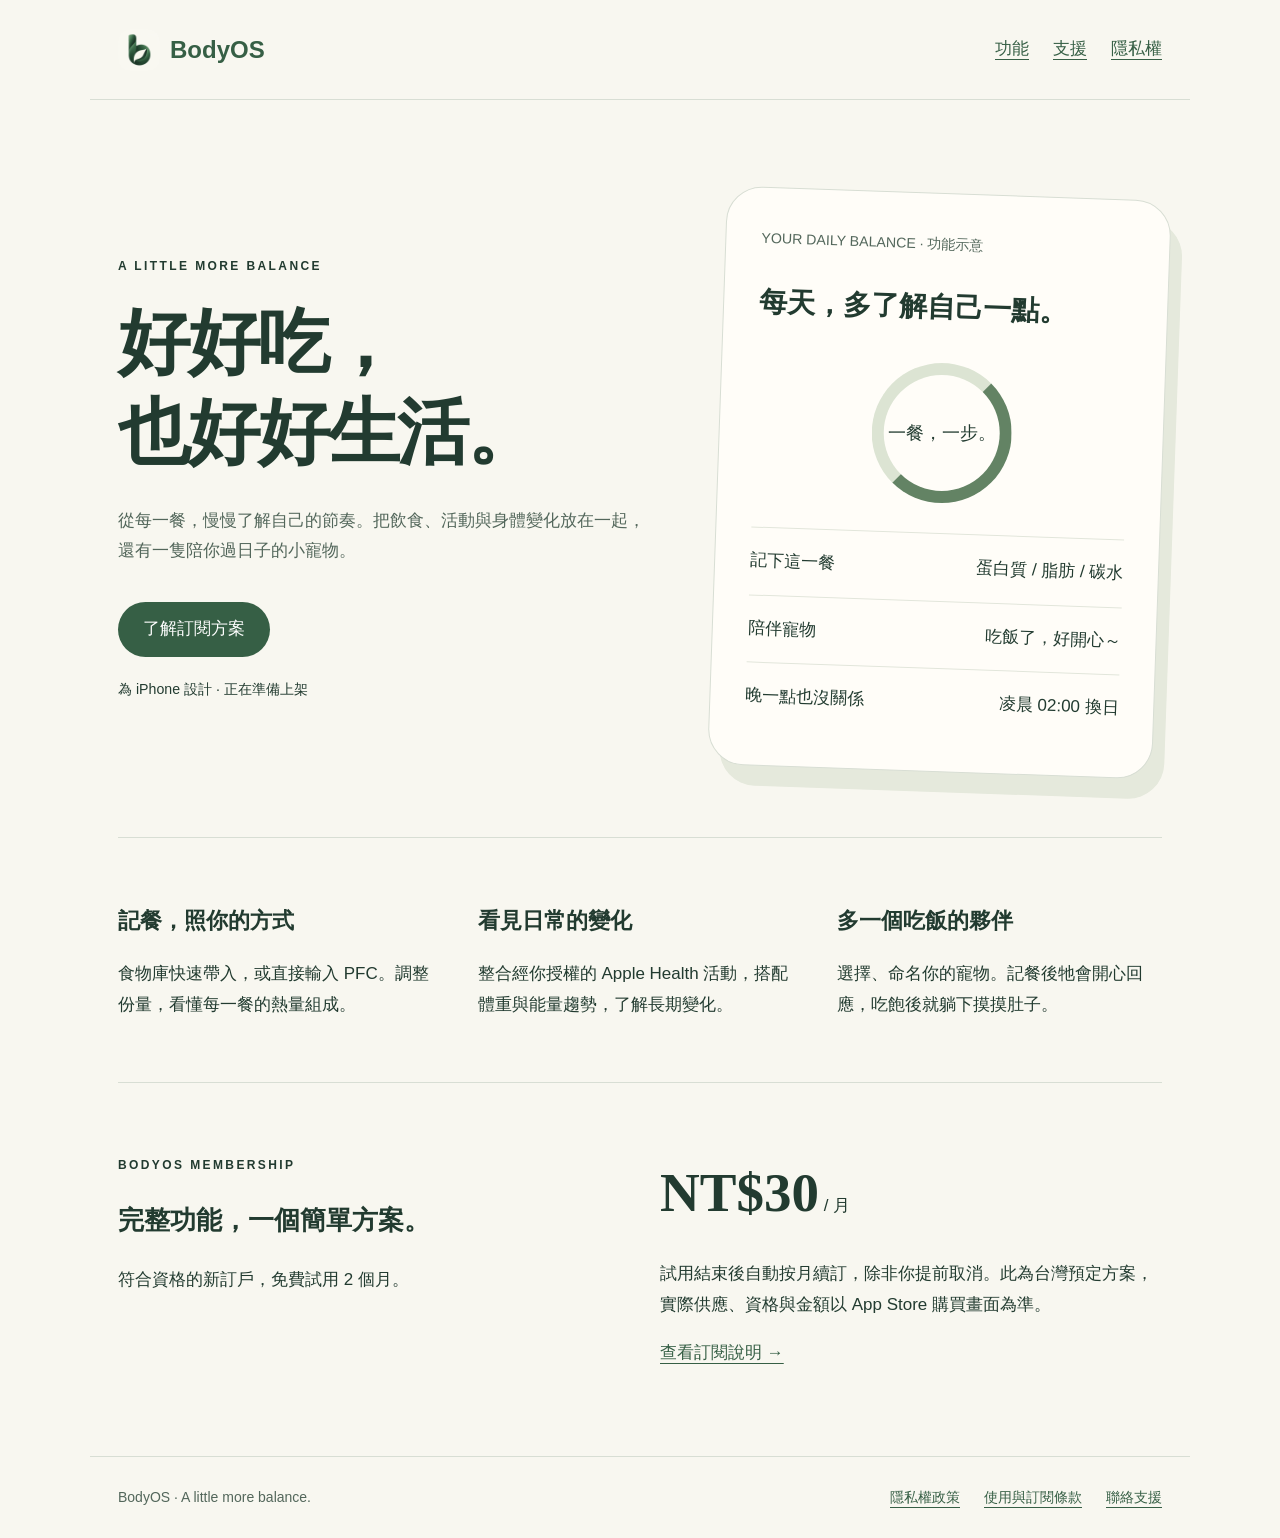
==== index.html @ d9c43c6f "Publish BodyOS introduction, privacy, terms and support pages" ====
<!doctype html><html lang="zh-Hant"><head><meta charset="utf-8"><meta name="viewport" content="width=device-width,initial-scale=1"><title>好好吃，也好好生活 · BodyOS</title><meta name="description" content="BodyOS：飲食紀錄、能量估算、身體趨勢與陪伴寵物。"><link rel="icon" href="assets/brand.png"><link rel="stylesheet" href="style.css"></head><body><header><a class="brand" href="index.html"><img src="assets/brand.png" alt="">BodyOS</a><nav aria-label="主要導覽"><a href="index.html#features">功能</a><a href="support.html">支援</a><a href="privacy.html">隱私權</a></nav></header><main><section class="hero"><div><p class="eyebrow">A LITTLE MORE BALANCE</p><h1>好好吃，<br>也好好生活。</h1><p class="lead">從每一餐，慢慢了解自己的節奏。把飲食、活動與身體變化放在一起，還有一隻陪你過日子的小寵物。</p><a class="cta" href="#pricing">了解訂閱方案</a><p><small>為 iPhone 設計 · 正在準備上架</small></p></div><div class="daily" aria-label="功能示意，非個人健康數據"><small>YOUR DAILY BALANCE · 功能示意</small><h2>每天，多了解自己一點。</h2><div class="ring">一餐，一步。</div><div class="row"><span>記下這一餐</span><span>蛋白質 / 脂肪 / 碳水</span></div><div class="row"><span>陪伴寵物</span><span>吃飯了，好開心～</span></div><div class="row"><span>晚一點也沒關係</span><span>凌晨 02:00 換日</span></div></div></section><section id="features" class="features"><article><h2>記餐，照你的方式</h2><p>食物庫快速帶入，或直接輸入 PFC。調整份量，看懂每一餐的熱量組成。</p></article><article><h2>看見日常的變化</h2><p>整合經你授權的 Apple Health 活動，搭配體重與能量趨勢，了解長期變化。</p></article><article><h2>多一個吃飯的夥伴</h2><p>選擇、命名你的寵物。記餐後牠會開心回應，吃飽後就躺下摸摸肚子。</p></article></section><section id="pricing" class="price"><div><p class="eyebrow">BODYOS MEMBERSHIP</p><h2>完整功能，一個簡單方案。</h2><p>符合資格的新訂戶，免費試用 2 個月。</p></div><div><strong>NT$30</strong><span> / 月</span><p>試用結束後自動按月續訂，除非你提前取消。此為台灣預定方案，實際供應、資格與金額以 App Store 購買畫面為準。</p><a href="terms.html">查看訂閱說明 →</a></div></section></main><footer><span>BodyOS · A little more balance.</span><nav><a href="privacy.html">隱私權政策</a><a href="terms.html">使用與訂閱條款</a><a href="support.html">聯絡支援</a></nav></footer></body></html>
---- style.css ----
:root{color-scheme:light;--ink:#223b30;--green:#365f45;--paper:#f8f7f0;--muted:#53675b}*{box-sizing:border-box}body{margin:0;background:var(--paper);color:var(--ink);font:17px/1.8 -apple-system,BlinkMacSystemFont,"Noto Sans TC",sans-serif}a{color:var(--green);text-underline-offset:5px}a:focus-visible,summary:focus-visible{outline:3px solid #b76b31;outline-offset:5px}header,main,footer{max-width:1100px;margin:auto;padding:28px}header{display:flex;align-items:center;justify-content:space-between;border-bottom:1px solid #d8ded4;gap:24px}nav{display:flex;gap:24px;flex-wrap:wrap}.brand{display:flex;align-items:center;gap:10px;font-size:24px;font-weight:700;text-decoration:none}.brand img{width:42px;height:42px;border-radius:12px}.hero{display:grid;grid-template-columns:1.2fr 1fr;gap:64px;align-items:center;min-height:610px;padding:65px 0}.eyebrow{letter-spacing:.2em;font-size:12px;font-weight:700}.hero h1{font-family:"Songti TC","Noto Serif TC",serif;font-size:clamp(44px,6vw,72px);font-weight:600;line-height:1.25;letter-spacing:-.03em;margin:20px 0 28px}.lead{color:var(--muted);max-width:32em}.cta{display:inline-block;padding:12px 25px;background:var(--green);color:white;border-radius:99px;text-decoration:none;margin-top:18px}.daily{position:relative;background:#fffdf8;padding:35px;border:1px solid #d8ded4;border-radius:36px;transform:rotate(2deg);box-shadow:12px 20px 0 #e5e9dc}.daily h2{font-family:"Songti TC",serif;font-size:28px}.daily .row{display:flex;justify-content:space-between;gap:20px;border-top:1px solid #e2e6db;padding:18px 0}.daily small{color:var(--muted)}.ring{width:140px;height:140px;margin:30px auto;border:12px solid #dce4d3;border-right-color:#638364;border-bottom-color:#638364;border-radius:50%;display:grid;place-items:center;font-size:18px;transform:rotate(-2deg)}.features{display:grid;grid-template-columns:repeat(3,1fr);gap:35px;border-block:1px solid #d8ded4;padding:45px 0}.features h2{font-size:22px}.price{padding:60px 0;display:grid;grid-template-columns:1fr 1fr;gap:40px}.price strong{font-family:Georgia,serif;font-size:55px}.legal{max-width:780px;min-height:65vh}.legal h1{font-size:38px;line-height:1.4}.legal h2{font-size:23px;margin-top:34px}.legal p,.legal li{color:var(--muted)}footer{border-top:1px solid #d8ded4;font-size:14px;color:var(--muted);display:flex;justify-content:space-between;gap:20px;flex-wrap:wrap}details{border-top:1px solid #d8ded4;padding:18px 0}summary{cursor:pointer;font-weight:600}@media(max-width:700px){header,main,footer{padding:22px}header{align-items:flex-start}.brand{font-size:21px}nav{gap:10px 16px;font-size:14px}.hero{grid-template-columns:1fr;gap:34px;padding:35px 0 60px}.daily{margin:10px;transform:none}.features,.price{grid-template-columns:1fr;gap:18px}.hero h1{font-size:46px}.price{padding:40px 0}}
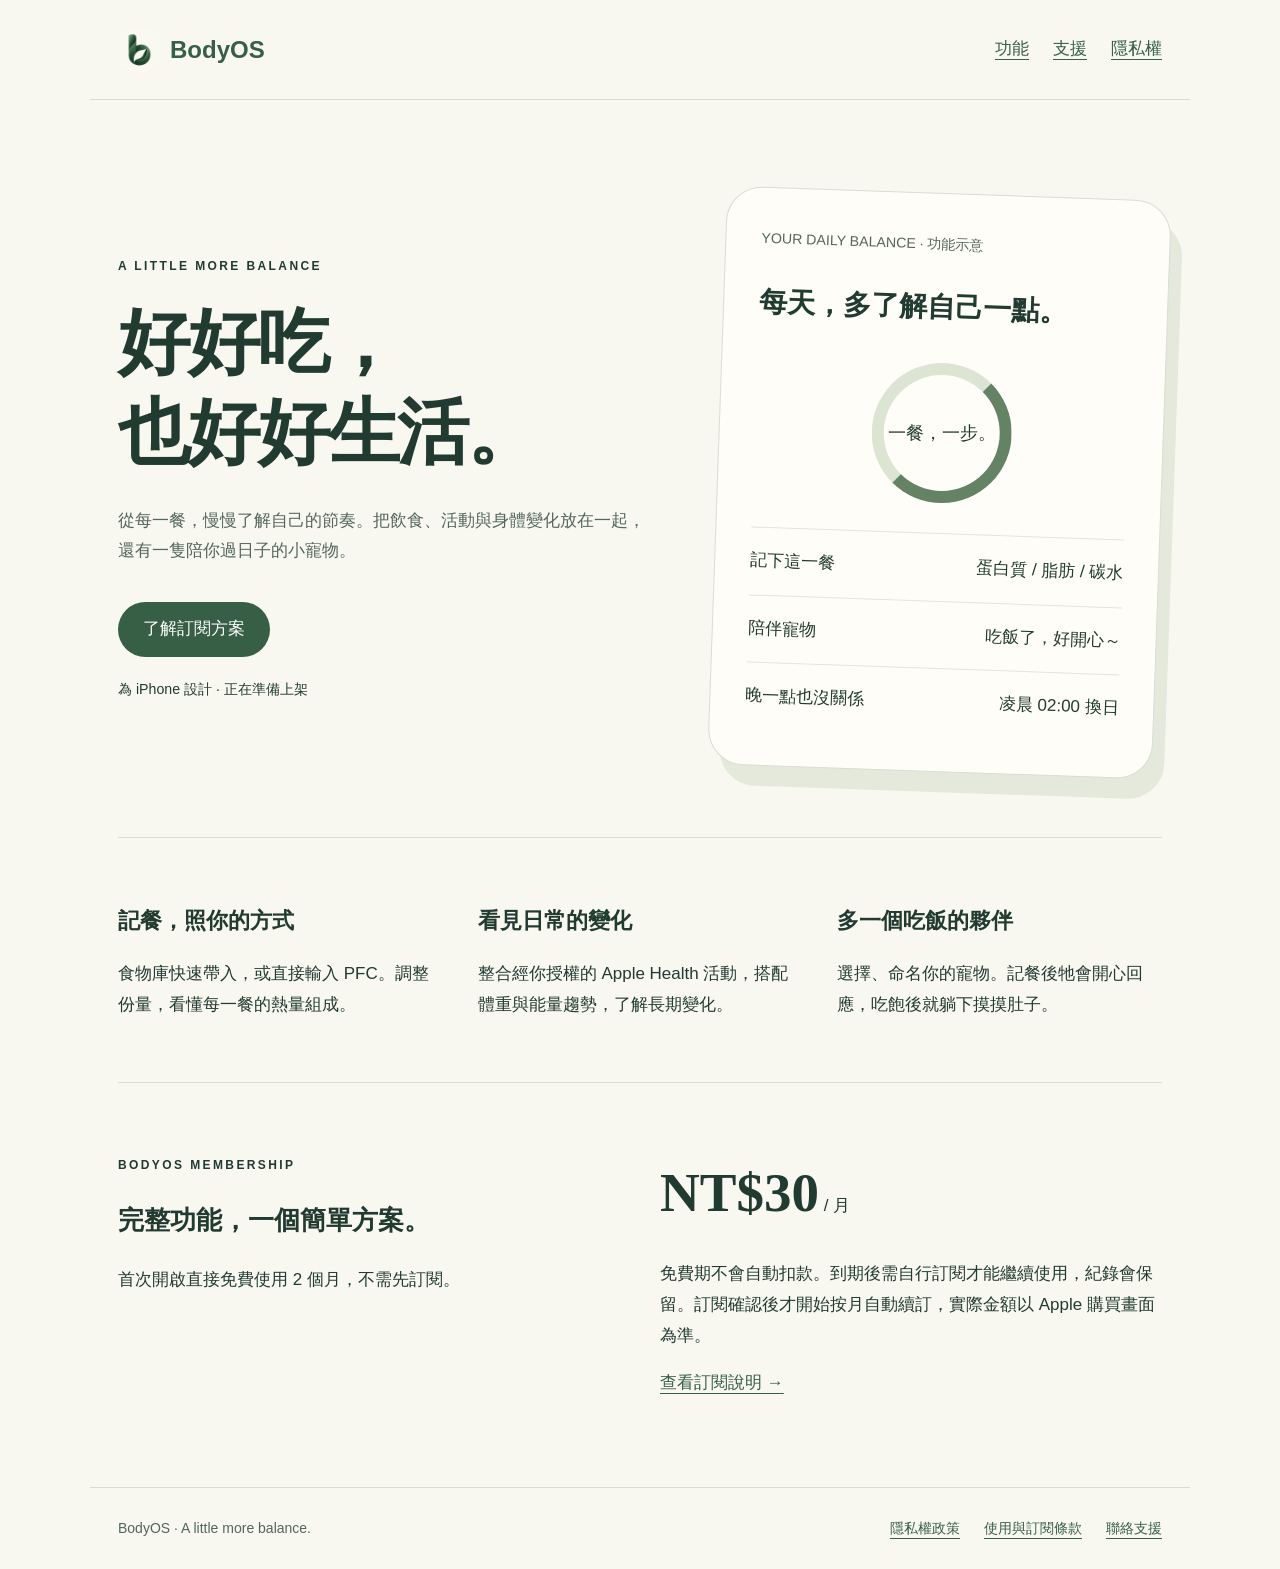
==== commit 2a8a9069: "Clarify automatic two-month access before optional subscription" ====
--- a/index.html
+++ b/index.html
@@ -1 +1 @@
-<!doctype html><html lang="zh-Hant"><head><meta charset="utf-8"><meta name="viewport" content="width=device-width,initial-scale=1"><title>好好吃，也好好生活 · BodyOS</title><meta name="description" content="BodyOS：飲食紀錄、能量估算、身體趨勢與陪伴寵物。"><link rel="icon" href="assets/brand.png"><link rel="stylesheet" href="style.css"></head><body><header><a class="brand" href="index.html"><img src="assets/brand.png" alt="">BodyOS</a><nav aria-label="主要導覽"><a href="index.html#features">功能</a><a href="support.html">支援</a><a href="privacy.html">隱私權</a></nav></header><main><section class="hero"><div><p class="eyebrow">A LITTLE MORE BALANCE</p><h1>好好吃，<br>也好好生活。</h1><p class="lead">從每一餐，慢慢了解自己的節奏。把飲食、活動與身體變化放在一起，還有一隻陪你過日子的小寵物。</p><a class="cta" href="#pricing">了解訂閱方案</a><p><small>為 iPhone 設計 · 正在準備上架</small></p></div><div class="daily" aria-label="功能示意，非個人健康數據"><small>YOUR DAILY BALANCE · 功能示意</small><h2>每天，多了解自己一點。</h2><div class="ring">一餐，一步。</div><div class="row"><span>記下這一餐</span><span>蛋白質 / 脂肪 / 碳水</span></div><div class="row"><span>陪伴寵物</span><span>吃飯了，好開心～</span></div><div class="row"><span>晚一點也沒關係</span><span>凌晨 02:00 換日</span></div></div></section><section id="features" class="features"><article><h2>記餐，照你的方式</h2><p>食物庫快速帶入，或直接輸入 PFC。調整份量，看懂每一餐的熱量組成。</p></article><article><h2>看見日常的變化</h2><p>整合經你授權的 Apple Health 活動，搭配體重與能量趨勢，了解長期變化。</p></article><article><h2>多一個吃飯的夥伴</h2><p>選擇、命名你的寵物。記餐後牠會開心回應，吃飽後就躺下摸摸肚子。</p></article></section><section id="pricing" class="price"><div><p class="eyebrow">BODYOS MEMBERSHIP</p><h2>完整功能，一個簡單方案。</h2><p>符合資格的新訂戶，免費試用 2 個月。</p></div><div><strong>NT$30</strong><span> / 月</span><p>試用結束後自動按月續訂，除非你提前取消。此為台灣預定方案，實際供應、資格與金額以 App Store 購買畫面為準。</p><a href="terms.html">查看訂閱說明 →</a></div></section></main><footer><span>BodyOS · A little more balance.</span><nav><a href="privacy.html">隱私權政策</a><a href="terms.html">使用與訂閱條款</a><a href="support.html">聯絡支援</a></nav></footer></body></html>+<!doctype html><html lang="zh-Hant"><head><meta charset="utf-8"><meta name="viewport" content="width=device-width,initial-scale=1"><title>好好吃，也好好生活 · BodyOS</title><meta name="description" content="BodyOS：飲食紀錄、能量估算、身體趨勢與陪伴寵物。"><link rel="icon" href="assets/brand.png"><link rel="stylesheet" href="style.css"></head><body><header><a class="brand" href="index.html"><img src="assets/brand.png" alt="">BodyOS</a><nav aria-label="主要導覽"><a href="index.html#features">功能</a><a href="support.html">支援</a><a href="privacy.html">隱私權</a></nav></header><main><section class="hero"><div><p class="eyebrow">A LITTLE MORE BALANCE</p><h1>好好吃，<br>也好好生活。</h1><p class="lead">從每一餐，慢慢了解自己的節奏。把飲食、活動與身體變化放在一起，還有一隻陪你過日子的小寵物。</p><a class="cta" href="#pricing">了解訂閱方案</a><p><small>為 iPhone 設計 · 正在準備上架</small></p></div><div class="daily" aria-label="功能示意，非個人健康數據"><small>YOUR DAILY BALANCE · 功能示意</small><h2>每天，多了解自己一點。</h2><div class="ring">一餐，一步。</div><div class="row"><span>記下這一餐</span><span>蛋白質 / 脂肪 / 碳水</span></div><div class="row"><span>陪伴寵物</span><span>吃飯了，好開心～</span></div><div class="row"><span>晚一點也沒關係</span><span>凌晨 02:00 換日</span></div></div></section><section id="features" class="features"><article><h2>記餐，照你的方式</h2><p>食物庫快速帶入，或直接輸入 PFC。調整份量，看懂每一餐的熱量組成。</p></article><article><h2>看見日常的變化</h2><p>整合經你授權的 Apple Health 活動，搭配體重與能量趨勢，了解長期變化。</p></article><article><h2>多一個吃飯的夥伴</h2><p>選擇、命名你的寵物。記餐後牠會開心回應，吃飽後就躺下摸摸肚子。</p></article></section><section id="pricing" class="price"><div><p class="eyebrow">BODYOS MEMBERSHIP</p><h2>完整功能，一個簡單方案。</h2><p>首次開啟直接免費使用 2 個月，不需先訂閱。</p></div><div><strong>NT$30</strong><span> / 月</span><p>免費期不會自動扣款。到期後需自行訂閱才能繼續使用，紀錄會保留。訂閱確認後才開始按月自動續訂，實際金額以 Apple 購買畫面為準。</p><a href="terms.html">查看訂閱說明 →</a></div></section></main><footer><span>BodyOS · A little more balance.</span><nav><a href="privacy.html">隱私權政策</a><a href="terms.html">使用與訂閱條款</a><a href="support.html">聯絡支援</a></nav></footer></body></html>
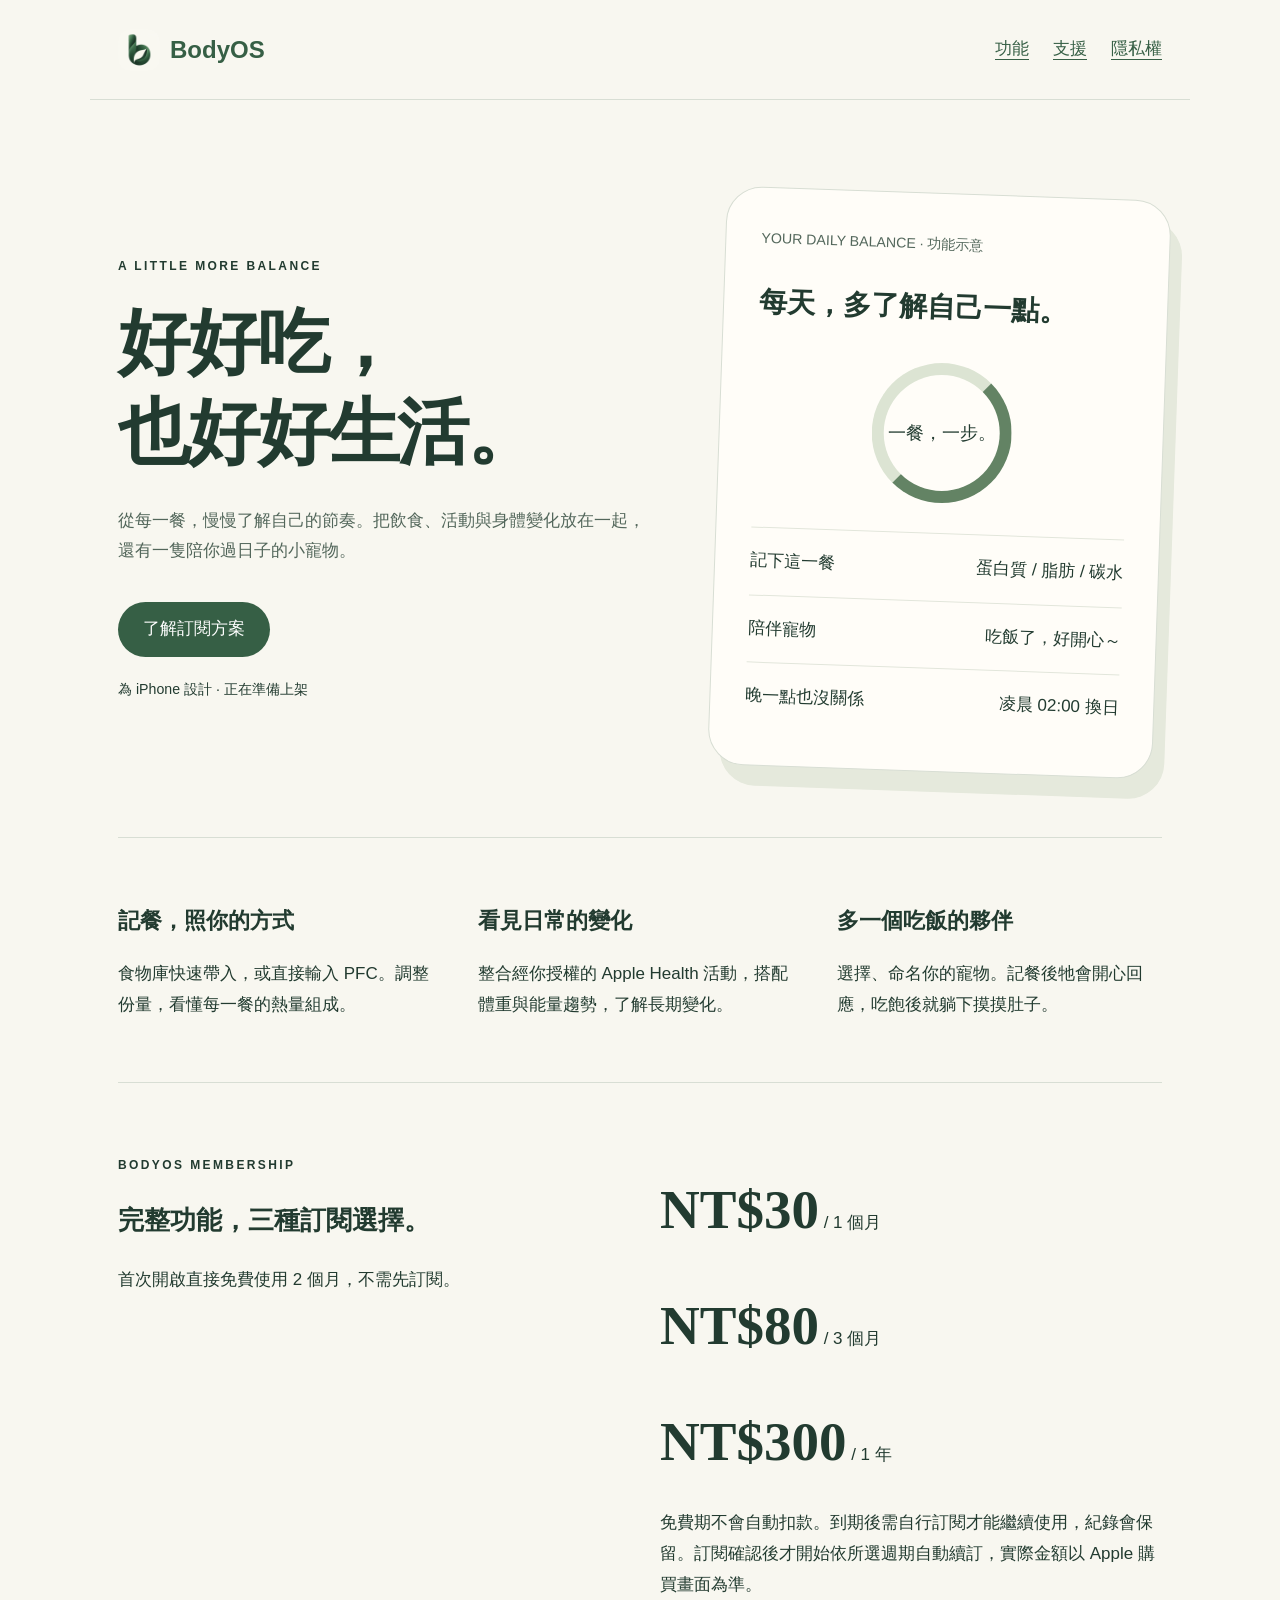
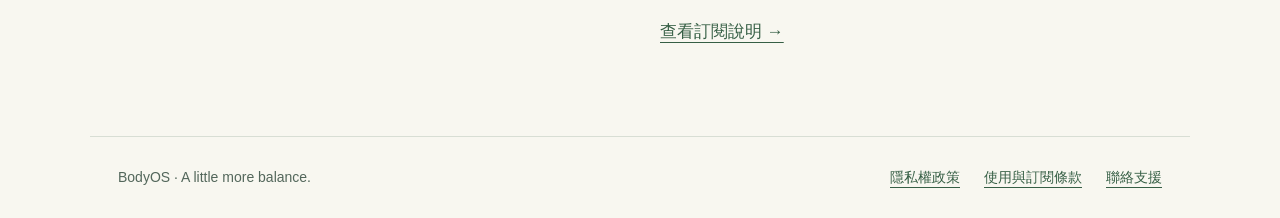
==== commit 1812ef4e: "Offer monthly quarterly and yearly subscription plans" ====
--- a/index.html
+++ b/index.html
@@ -1 +1 @@
-<!doctype html><html lang="zh-Hant"><head><meta charset="utf-8"><meta name="viewport" content="width=device-width,initial-scale=1"><title>好好吃，也好好生活 · BodyOS</title><meta name="description" content="BodyOS：飲食紀錄、能量估算、身體趨勢與陪伴寵物。"><link rel="icon" href="assets/brand.png"><link rel="stylesheet" href="style.css"></head><body><header><a class="brand" href="index.html"><img src="assets/brand.png" alt="">BodyOS</a><nav aria-label="主要導覽"><a href="index.html#features">功能</a><a href="support.html">支援</a><a href="privacy.html">隱私權</a></nav></header><main><section class="hero"><div><p class="eyebrow">A LITTLE MORE BALANCE</p><h1>好好吃，<br>也好好生活。</h1><p class="lead">從每一餐，慢慢了解自己的節奏。把飲食、活動與身體變化放在一起，還有一隻陪你過日子的小寵物。</p><a class="cta" href="#pricing">了解訂閱方案</a><p><small>為 iPhone 設計 · 正在準備上架</small></p></div><div class="daily" aria-label="功能示意，非個人健康數據"><small>YOUR DAILY BALANCE · 功能示意</small><h2>每天，多了解自己一點。</h2><div class="ring">一餐，一步。</div><div class="row"><span>記下這一餐</span><span>蛋白質 / 脂肪 / 碳水</span></div><div class="row"><span>陪伴寵物</span><span>吃飯了，好開心～</span></div><div class="row"><span>晚一點也沒關係</span><span>凌晨 02:00 換日</span></div></div></section><section id="features" class="features"><article><h2>記餐，照你的方式</h2><p>食物庫快速帶入，或直接輸入 PFC。調整份量，看懂每一餐的熱量組成。</p></article><article><h2>看見日常的變化</h2><p>整合經你授權的 Apple Health 活動，搭配體重與能量趨勢，了解長期變化。</p></article><article><h2>多一個吃飯的夥伴</h2><p>選擇、命名你的寵物。記餐後牠會開心回應，吃飽後就躺下摸摸肚子。</p></article></section><section id="pricing" class="price"><div><p class="eyebrow">BODYOS MEMBERSHIP</p><h2>完整功能，一個簡單方案。</h2><p>首次開啟直接免費使用 2 個月，不需先訂閱。</p></div><div><strong>NT$30</strong><span> / 月</span><p>免費期不會自動扣款。到期後需自行訂閱才能繼續使用，紀錄會保留。訂閱確認後才開始按月自動續訂，實際金額以 Apple 購買畫面為準。</p><a href="terms.html">查看訂閱說明 →</a></div></section></main><footer><span>BodyOS · A little more balance.</span><nav><a href="privacy.html">隱私權政策</a><a href="terms.html">使用與訂閱條款</a><a href="support.html">聯絡支援</a></nav></footer></body></html>+<!doctype html><html lang="zh-Hant"><head><meta charset="utf-8"><meta name="viewport" content="width=device-width,initial-scale=1"><title>好好吃，也好好生活 · BodyOS</title><meta name="description" content="BodyOS：飲食紀錄、能量估算、身體趨勢與陪伴寵物。"><link rel="icon" href="assets/brand.png"><link rel="stylesheet" href="style.css"></head><body><header><a class="brand" href="index.html"><img src="assets/brand.png" alt="">BodyOS</a><nav aria-label="主要導覽"><a href="index.html#features">功能</a><a href="support.html">支援</a><a href="privacy.html">隱私權</a></nav></header><main><section class="hero"><div><p class="eyebrow">A LITTLE MORE BALANCE</p><h1>好好吃，<br>也好好生活。</h1><p class="lead">從每一餐，慢慢了解自己的節奏。把飲食、活動與身體變化放在一起，還有一隻陪你過日子的小寵物。</p><a class="cta" href="#pricing">了解訂閱方案</a><p><small>為 iPhone 設計 · 正在準備上架</small></p></div><div class="daily" aria-label="功能示意，非個人健康數據"><small>YOUR DAILY BALANCE · 功能示意</small><h2>每天，多了解自己一點。</h2><div class="ring">一餐，一步。</div><div class="row"><span>記下這一餐</span><span>蛋白質 / 脂肪 / 碳水</span></div><div class="row"><span>陪伴寵物</span><span>吃飯了，好開心～</span></div><div class="row"><span>晚一點也沒關係</span><span>凌晨 02:00 換日</span></div></div></section><section id="features" class="features"><article><h2>記餐，照你的方式</h2><p>食物庫快速帶入，或直接輸入 PFC。調整份量，看懂每一餐的熱量組成。</p></article><article><h2>看見日常的變化</h2><p>整合經你授權的 Apple Health 活動，搭配體重與能量趨勢，了解長期變化。</p></article><article><h2>多一個吃飯的夥伴</h2><p>選擇、命名你的寵物。記餐後牠會開心回應，吃飽後就躺下摸摸肚子。</p></article></section><section id="pricing" class="price"><div><p class="eyebrow">BODYOS MEMBERSHIP</p><h2>完整功能，三種訂閱選擇。</h2><p>首次開啟直接免費使用 2 個月，不需先訂閱。</p></div><div><p><strong>NT$30</strong> / 1 個月</p><p><strong>NT$80</strong> / 3 個月</p><p><strong>NT$300</strong> / 1 年</p><p>免費期不會自動扣款。到期後需自行訂閱才能繼續使用，紀錄會保留。訂閱確認後才開始依所選週期自動續訂，實際金額以 Apple 購買畫面為準。</p><a href="terms.html">查看訂閱說明 →</a></div></section></main><footer><span>BodyOS · A little more balance.</span><nav><a href="privacy.html">隱私權政策</a><a href="terms.html">使用與訂閱條款</a><a href="support.html">聯絡支援</a></nav></footer></body></html>
